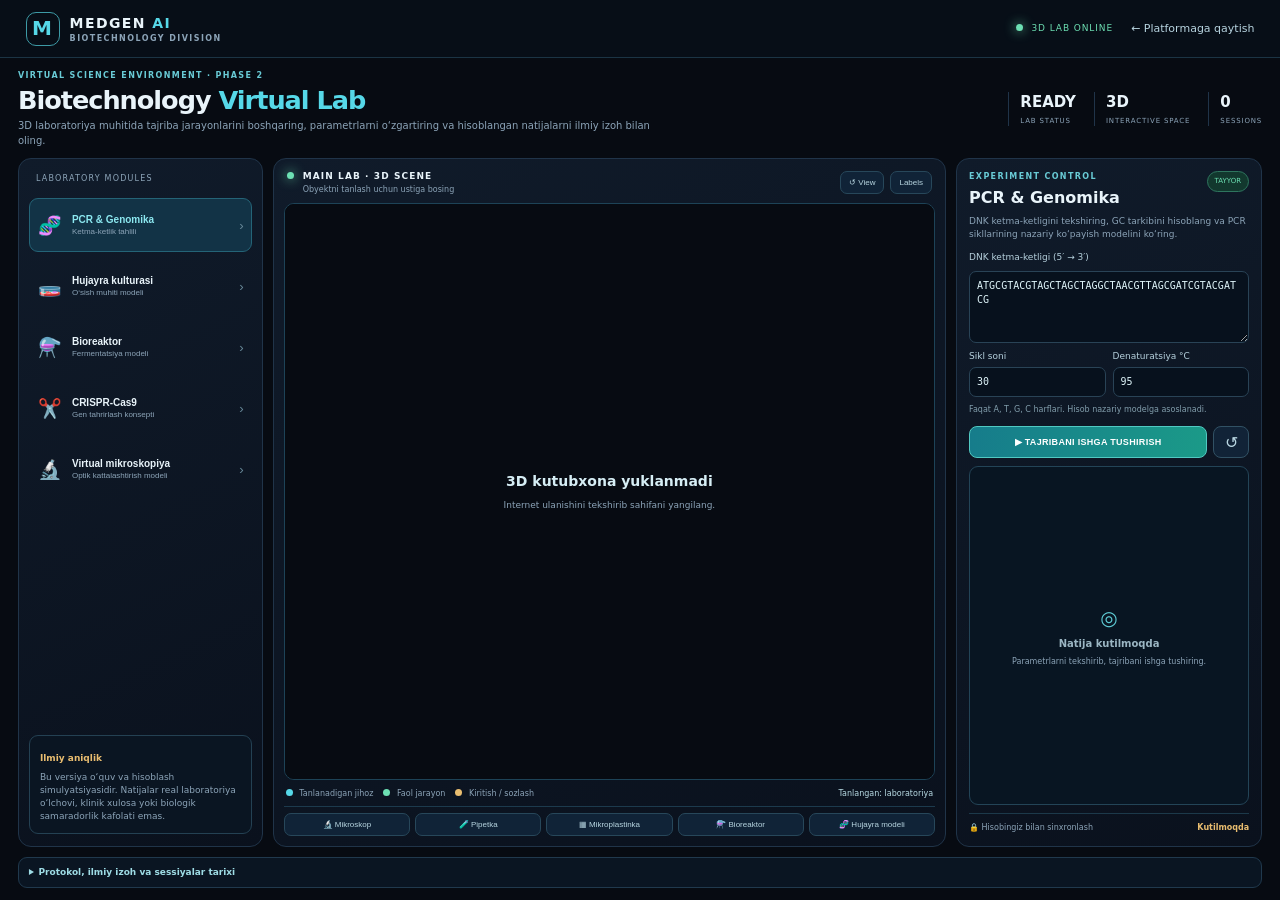
==== biotechnology-lab.html @ 01392a58 "Prepare immersive full-screen biotechnology lab shell" ====
<!doctype html>
<html lang="uz">
<head>
<meta charset="utf-8">
<meta name="viewport" content="width=device-width,initial-scale=1">
<meta name="theme-color" content="#071522">
<title>MedGen AI — Biotechnology 3D Virtual Lab</title>
<link rel="stylesheet" href="/biotechnology-lab.css?v=20261111-04">
<script src="/vendor/three.min.js" defer></script>
<script src="/biotechnology-lab.js?v=20261111-08" defer></script>
</head>
<body class="biotech-lab-viewport">
<header class="topbar">
  <a class="brand" href="/"><span class="brand-mark">M</span><span>MEDGEN <b>AI</b><small>BIOTECHNOLOGY DIVISION</small></span></a>
  <div class="top-actions"><span class="live-dot">3D LAB ONLINE</span><a class="back-link" href="/">← Platformaga qaytish</a></div>
</header>
<main class="lab-shell immersive-shell">
  <section class="hero">
    <div><p class="eyebrow">VIRTUAL SCIENCE ENVIRONMENT · PHASE 2</p><h1>Biotechnology <em>Virtual Lab</em></h1><p class="hero-copy">3D laboratoriya muhitida tajriba jarayonlarini boshqaring, parametrlarni o‘zgartiring va hisoblangan natijalarni ilmiy izoh bilan oling.</p></div>
    <div class="hero-stats"><div><b id="labStatus">READY</b><span>LAB STATUS</span></div><div><b>3D</b><span>INTERACTIVE SPACE</span></div><div><b id="runCount">0</b><span>SESSIONS</span></div></div>
  </section>

  <div class="lab-layout">
    <aside class="left-rail">
      <div class="rail-heading">LABORATORY MODULES</div>
      <button class="module-choice active" data-experiment="pcr"><span>🧬</span><span><b>PCR & Genomika</b><small>Ketma-ketlik tahlili</small></span><i>›</i></button>
      <button class="module-choice" data-experiment="cell"><span>🧫</span><span><b>Hujayra kulturasi</b><small>O‘sish muhiti modeli</small></span><i>›</i></button>
      <button class="module-choice" data-experiment="bioreactor"><span>⚗️</span><span><b>Bioreaktor</b><small>Fermentatsiya modeli</small></span><i>›</i></button>
      <button class="module-choice" data-experiment="crispr"><span>✂️</span><span><b>CRISPR-Cas9</b><small>Gen tahrirlash konsepti</small></span><i>›</i></button>
      <button class="module-choice" data-experiment="microscope"><span>🔬</span><span><b>Virtual mikroskopiya</b><small>Optik kattalashtirish modeli</small></span><i>›</i></button>
      <div class="rail-note"><b>Ilmiy aniqlik</b><p>Bu versiya o‘quv va hisoblash simulyatsiyasidir. Natijalar real laboratoriya o‘lchovi, klinik xulosa yoki biologik samaradorlik kafolati emas.</p></div>
    </aside>

    <section class="center-stage">
      <div class="stage-toolbar"><div><span class="live-dot"></span><b>MAIN LAB · 3D SCENE</b><small id="sceneHint">Obyektni tanlash uchun ustiga bosing</small></div><div class="scene-tools"><button id="resetView" title="Kamerani tiklash">↺ View</button><button id="toggleLabels" title="Yorliqlar">Labels</button></div></div>
      <div id="lab3d" class="lab3d" aria-label="Interaktiv uch o‘lchamli biotexnologiya laboratoriyasi">
        <div id="sceneLoading" class="scene-loading"><span class="loader"></span><b>3D laboratoriya yuklanmoqda…</b><small>Three.js WebGL renderer</small></div>
        <div class="scene-crosshair">MEDGEN / 3D SPACE</div>
        <div class="scene-compass">N</div>
      </div>
      <div class="scene-legend"><span><i class="legend-dot cyan"></i> Tanlanadigan jihoz</span><span><i class="legend-dot green"></i> Faol jarayon</span><span><i class="legend-dot amber"></i> Kiritish / sozlash</span><span id="selectedObject">Tanlangan: laboratoriya</span></div>
      <div class="equipment-strip">
        <button data-focus="microscope">🔬 Mikroskop</button><button data-focus="pipette">🧪 Pipetka</button><button data-focus="plate">▦ Mikroplastinka</button><button data-focus="bioreactor">⚗️ Bioreaktor</button><button data-focus="cell">🧬 Hujayra modeli</button>
      </div>
    </section>

    <aside class="right-panel">
      <div class="panel-head"><div><p class="eyebrow">EXPERIMENT CONTROL</p><h2 id="experimentTitle">PCR & Genomika</h2></div><span class="state-pill" id="experimentState">TAYYOR</span></div>
      <p class="panel-description" id="experimentDescription">DNK ketma-ketligini tekshiring, GC tarkibini hisoblang va PCR sikllarining nazariy ko‘payish modelini ko‘ring.</p>
      <div id="controls" class="controls">
        <label class="field-label" for="sequenceInput">DNK ketma-ketligi (5′ → 3′)</label>
        <textarea id="sequenceInput" rows="4" spellcheck="false">ATGCGTACGTAGCTAGCTAGGCTAACGTTAGCGATCGTACGATCG</textarea>
        <div class="field-row"><label>Sikl soni<input id="pcrCycles" type="number" min="1" max="40" value="30"></label><label>Denaturatsiya °C<input type="number" value="95" disabled></label></div>
        <div class="control-hint">Ketma-ketlik A, T, G, C harflaridan iborat bo‘lishi kerak. Hisob nazariy modelga asoslanadi.</div>
      </div>
      <div class="run-row"><button id="runExperiment" class="run-button">▶ TAJRIBANI ISHGA TUSHIRISH</button><button id="resetExperiment" class="reset-button" title="Parametrlarni tiklash">↺</button></div>
      <div id="resultPanel" class="result-panel"><div class="result-empty"><span>◎</span><b>Natija kutilmoqda</b><small>Parametrlarni tekshirib, tajribani ishga tushiring.</small></div></div>
      <div class="panel-foot"><span>🔒 Hisobingiz bilan sinxronlash</span><b id="syncStatus">Kutilmoqda</b></div>
    </aside>
  </div>

  <details class="protocol-drawer">
    <summary>Protokol, ilmiy izoh va sessiyalar tarixi</summary>
    <div class="protocol-content">
      <article><p class="eyebrow">PROTOCOL</p><h3 id="protocolTitle">PCR ish jarayoni</h3><ol id="protocolSteps"><li>DNK ketma-ketligini tekshirish</li><li>GC tarkibi va uzunligini hisoblash</li><li>Sikl bo‘yicha nazariy amplifikatsiyani baholash</li><li>Natijani ilmiy hisobotga saqlash</li></ol></article>
      <article><p class="eyebrow">AI SCIENTIST NOTE</p><h3>Ilmiy talqin</h3><p id="scientistNote">PCR nazariy nusxa soni real amplifikatsiya samaradorligiga teng emas.</p></article>
      <article><p class="eyebrow">EXPERIMENT HISTORY</p><h3>Oxirgi sessiyalar</h3><div id="historyList" class="history-list"><span>Hali tajriba bajarilmadi.</span></div></article>
    </div>
  </details>
  
</main>
</body>
</html>
---- biotechnology-lab.css ----
:root{color-scheme:dark;--bg:#070b12;--panel:#0c1421;--panel2:#101d2d;--line:#203449;--text:#e9f4fa;--muted:#8ca4b8;--cyan:#56d8e8;--green:#6de0b3;--amber:#e9bd70}
*{box-sizing:border-box}
html,body{width:100%;height:100%;margin:0;overflow:hidden}
body{background:#070b12;color:var(--text);font:14px/1.45 Inter,system-ui,-apple-system,Segoe UI,sans-serif}
.topbar{height:58px;border-bottom:1px solid #1b3444;background:#080e18ed;display:flex;align-items:center;justify-content:space-between;padding:0 clamp(14px,2vw,32px);position:relative;z-index:5}
.brand{display:flex;gap:10px;align-items:center;text-decoration:none;color:var(--text);font-weight:900;letter-spacing:.1em}.brand-mark{width:34px;height:34px;border:1px solid #3d9aa6;border-radius:10px;display:grid;place-items:center;color:var(--cyan);font-size:20px}.brand small{display:block;font-size:8px;color:var(--muted);letter-spacing:.18em}.brand b{color:var(--cyan)}
.top-actions{display:flex;align-items:center;gap:18px}.live-dot{font-size:9px;color:var(--green);letter-spacing:.1em}.live-dot:before{content:"";display:inline-block;width:7px;height:7px;border-radius:50%;background:var(--green);margin-right:8px;box-shadow:0 0 12px #6de0b3}.back-link{color:#b7d3df;text-decoration:none;font-size:11px}
.lab-shell{height:calc(100dvh - 58px);max-width:none;margin:0;padding:12px clamp(10px,1.4vw,22px);display:flex;flex-direction:column;gap:10px;overflow:hidden}
.hero{min-height:72px;display:flex;justify-content:space-between;gap:18px;align-items:center;margin:0;flex:0 0 auto}.hero h1{font-size:clamp(22px,2vw,30px);line-height:1.05;margin:0;letter-spacing:-.04em}.hero h1 em{font-style:normal;color:var(--cyan)}.eyebrow{font-size:8px;letter-spacing:.17em;color:#69cbd6;font-weight:800;margin:0 0 5px}.hero-copy{color:var(--muted);font-size:10px;max-width:640px;margin:6px 0 0}.hero-stats{display:flex;gap:18px;flex-shrink:0}.hero-stats div{display:grid;gap:2px;border-left:1px solid var(--line);padding-left:11px}.hero-stats b{font-size:15px}.hero-stats span{font-size:7px;letter-spacing:.12em;color:var(--muted)}
.lab-layout{display:grid;grid-template-columns:minmax(190px,20fr) minmax(0,55fr) minmax(285px,25fr);gap:10px;align-items:stretch;flex:1 1 auto;min-height:0}
.left-rail,.right-panel,.center-stage{background:linear-gradient(155deg,#101b2a,#0a111d);border:1px solid var(--line);border-radius:13px;min-width:0;min-height:0;overflow:hidden}
.left-rail{padding:12px 10px;display:flex;flex-direction:column;gap:7px}.rail-heading{font-size:8px;letter-spacing:.15em;color:var(--muted);padding:2px 7px 6px}
.module-choice{border:1px solid transparent;background:transparent;color:var(--text);border-radius:9px;padding:9px 7px;display:flex;align-items:center;gap:8px;text-align:left;cursor:pointer;min-height:54px}.module-choice>span:first-child{font-size:19px;width:27px;text-align:center}.module-choice>span:nth-child(2){display:grid;gap:2px;flex:1;min-width:0}.module-choice b{font-size:10px}.module-choice small{font-size:8px;color:var(--muted)}.module-choice i{font-style:normal;color:#678899}.module-choice.active{background:#123346;border-color:#246477}.module-choice.active b{color:#8ce8f0}
.rail-note{margin-top:auto;background:#0a1522;border:1px solid #244153;border-radius:9px;padding:10px}.rail-note b{font-size:9px;color:var(--amber)}.rail-note p{font-size:9px;line-height:1.45;color:var(--muted);margin:4px 0 0}
.center-stage{padding:10px;display:flex;flex-direction:column}.stage-toolbar{display:flex;align-items:center;justify-content:space-between;padding:1px 3px 8px;flex:0 0 auto}.stage-toolbar>div:first-child{display:grid;grid-template-columns:9px auto;align-items:center;column-gap:7px}.stage-toolbar b{font-size:9px;letter-spacing:.12em}.stage-toolbar small{grid-column:2;color:var(--muted);font-size:8px}.scene-tools{display:flex;gap:6px}.scene-tools button,.equipment-strip button{border:1px solid #27475a;background:#102337;color:#b8d6e1;border-radius:7px;padding:6px 8px;font-size:8px;cursor:pointer}
.lab3d{flex:1 1 auto;min-height:180px;position:relative;overflow:hidden;border:1px solid #1d4357;border-radius:10px;background:#070b12;touch-action:none}.lab3d canvas{display:block;width:100%;height:100%;outline:none}.scene-loading{position:absolute;inset:0;display:flex;flex-direction:column;align-items:center;justify-content:center;gap:8px;background:#070b12;z-index:2;color:#d6eef5}.scene-loading small{color:var(--muted);font-size:9px}.loader{width:26px;height:26px;border:2px solid #23495b;border-top-color:var(--cyan);border-radius:50%;animation:spin .8s linear infinite}@keyframes spin{to{transform:rotate(360deg)}}
.scene-crosshair{position:absolute;left:12px;top:10px;color:#73a7b7;font-size:7px;letter-spacing:.16em;pointer-events:none}.scene-compass{position:absolute;right:12px;top:10px;border:1px solid #416173;border-radius:50%;width:23px;height:23px;display:grid;place-items:center;color:#9acbd5;font-size:8px;pointer-events:none}
.scene-legend{display:flex;align-items:center;gap:10px;flex-wrap:wrap;padding:8px 2px 6px;color:var(--muted);font-size:8px;flex:0 0 auto}.scene-legend>span:last-child{margin-left:auto;color:#b9dce5}.legend-dot{display:inline-block;width:7px;height:7px;border-radius:50%;margin-right:4px}.cyan{background:var(--cyan)}.green{background:var(--green)}.amber{background:var(--amber)}
.equipment-strip{display:flex;gap:5px;flex-wrap:wrap;padding-top:6px;border-top:1px solid #1c3a4d;flex:0 0 auto}.equipment-strip button{flex:1;min-width:75px}
.right-panel{padding:12px;display:flex;flex-direction:column;overflow:auto;scrollbar-width:thin;scrollbar-color:#29465b transparent}.panel-head{display:flex;justify-content:space-between;align-items:start;gap:7px}.panel-head h2{font-size:16px;margin:0;line-height:1.2}.state-pill{font-size:7px;color:var(--green);border:1px solid #2e755e;background:#12382e;border-radius:20px;padding:4px 7px;white-space:nowrap}.panel-description{font-size:9px;color:var(--muted);margin:8px 0 10px}.controls{display:grid;gap:7px}.field-label,.field-row label{font-size:9px;color:#b7d2de;display:grid;gap:4px}.controls textarea,.controls input,.controls select{width:100%;min-width:0;background:#07111d;border:1px solid #294356;border-radius:7px;color:#dff5fa;padding:7px;font:10px/1.4 ui-monospace,SFMono-Regular,Consolas,monospace;outline:none}.controls textarea{resize:vertical;min-height:60px;max-height:100px}.controls textarea:focus,.controls input:focus,.controls select:focus{border-color:var(--cyan)}.field-row{display:grid;grid-template-columns:1fr 1fr;gap:7px}.control-hint{font-size:8px;color:#829eac}.run-row{display:flex;gap:6px;margin:10px 0 8px;flex:0 0 auto}.run-button{flex:1;background:linear-gradient(100deg,#167c8b,#1b9a88);border:1px solid #51c9c2;color:white;border-radius:8px;padding:10px 7px;font-size:9px;font-weight:900;letter-spacing:.035em;cursor:pointer}.run-button:disabled{opacity:.5;cursor:wait}.reset-button{width:36px;border:1px solid #315164;border-radius:8px;background:#112337;color:#b8d6e1;font-size:16px;cursor:pointer}
.result-panel{border:1px solid #234457;background:#081522;border-radius:9px;padding:9px;min-height:118px;flex:1 0 auto}.result-empty{height:100%;min-height:95px;display:flex;flex-direction:column;align-items:center;justify-content:center;text-align:center;gap:4px;color:#9bb6c3}.result-empty span{font-size:20px;color:#5ecbd5}.result-empty b{font-size:10px}.result-empty small{font-size:8px;color:var(--muted)}.metric-grid{display:grid;grid-template-columns:1fr 1fr;gap:6px}.metric{background:#102638;border:1px solid #1e4558;border-radius:7px;padding:7px}.metric b{display:block;font-size:14px;color:#9de8e9}.metric span{font-size:7px;color:var(--muted);letter-spacing:.06em}.result-note{font-size:8px;color:#a8c1cb;line-height:1.45;margin:8px 0 0}.result-note strong{color:var(--amber)}.panel-foot{display:flex;justify-content:space-between;gap:8px;color:var(--muted);font-size:8px;padding-top:8px;margin-top:8px;border-top:1px solid #1c394a;flex:0 0 auto}.panel-foot b{color:var(--amber)}.panel-foot b[data-status="success"]{color:var(--green)}.panel-foot b[data-status="warning"]{color:#ffb36b}.panel-foot b[data-status="pending"]{color:var(--cyan)}
.protocol-drawer{flex:0 0 auto;border:1px solid #20394d;background:#0a1522;border-radius:9px;padding:8px 10px;color:var(--muted);font-size:9px}.protocol-drawer summary{cursor:pointer;color:#9edce5;font-weight:700;font-size:9px}.protocol-content{display:grid;grid-template-columns:1fr 1fr 1fr;gap:12px;padding-top:10px}.protocol-content h3{font-size:10px;color:var(--text);margin:0 0 5px}.protocol-content ol{padding-left:16px;margin:4px 0}.protocol-content li,.protocol-content p:not(.eyebrow){font-size:8px;line-height:1.5;color:var(--muted)}.history-list{font-size:8px;display:grid;gap:5px}.history-item{border-bottom:1px solid #1c394a;padding-bottom:4px}.history-item b{display:block;color:#cce5ed;font-size:9px}.history-item small{color:var(--muted)}
@media(max-width:1050px){.lab-layout{grid-template-columns:175px minmax(0,1fr);grid-template-rows:minmax(280px,1fr) auto}.right-panel{grid-column:1/-1;max-height:34dvh}.center-stage{min-height:300px}.lab-shell{overflow:auto}.lab-layout{flex:0 0 auto}.lab3d{height:360px;flex:none}.right-panel{overflow:visible}.protocol-content{grid-template-columns:1fr 1fr}}
@media(max-width:680px){html,body{height:auto;min-height:100%;overflow:auto}.topbar{height:56px}.top-actions{gap:8px}.live-dot{font-size:7px}.back-link{font-size:9px}.lab-shell{height:auto;min-height:calc(100dvh - 56px);padding:10px;overflow:visible}.hero{display:block;min-height:0}.hero-copy{font-size:9px}.hero-stats{margin-top:9px;gap:14px}.lab-layout{display:flex;flex-direction:column;min-height:0}.left-rail{display:grid;grid-template-columns:1fr 1fr;overflow:visible}.rail-heading,.rail-note{grid-column:1/-1}.module-choice{min-height:48px;padding:7px 5px}.center-stage{min-height:390px}.lab3d{height:340px;min-height:300px}.right-panel{max-height:none;overflow:visible}.controls{grid-template-columns:1fr}.field-row{grid-template-columns:1fr 1fr}.protocol-content{grid-template-columns:1fr}.scene-legend{gap:7px}.scene-legend>span:last-child{margin-left:0;width:100%}}
@media(min-width:681px) and (max-height:760px){.hero{min-height:56px}.hero-copy{display:none}.lab-shell{padding-top:8px;padding-bottom:8px;gap:7px}.lab3d{min-height:140px}.left-rail{padding:8px}.module-choice{min-height:44px;padding:6px}.right-panel{padding:9px}.panel-description{margin:5px 0 7px}.controls{gap:5px}.run-row{margin:7px 0}.result-panel{min-height:95px}.protocol-drawer{padding:6px 8px}}
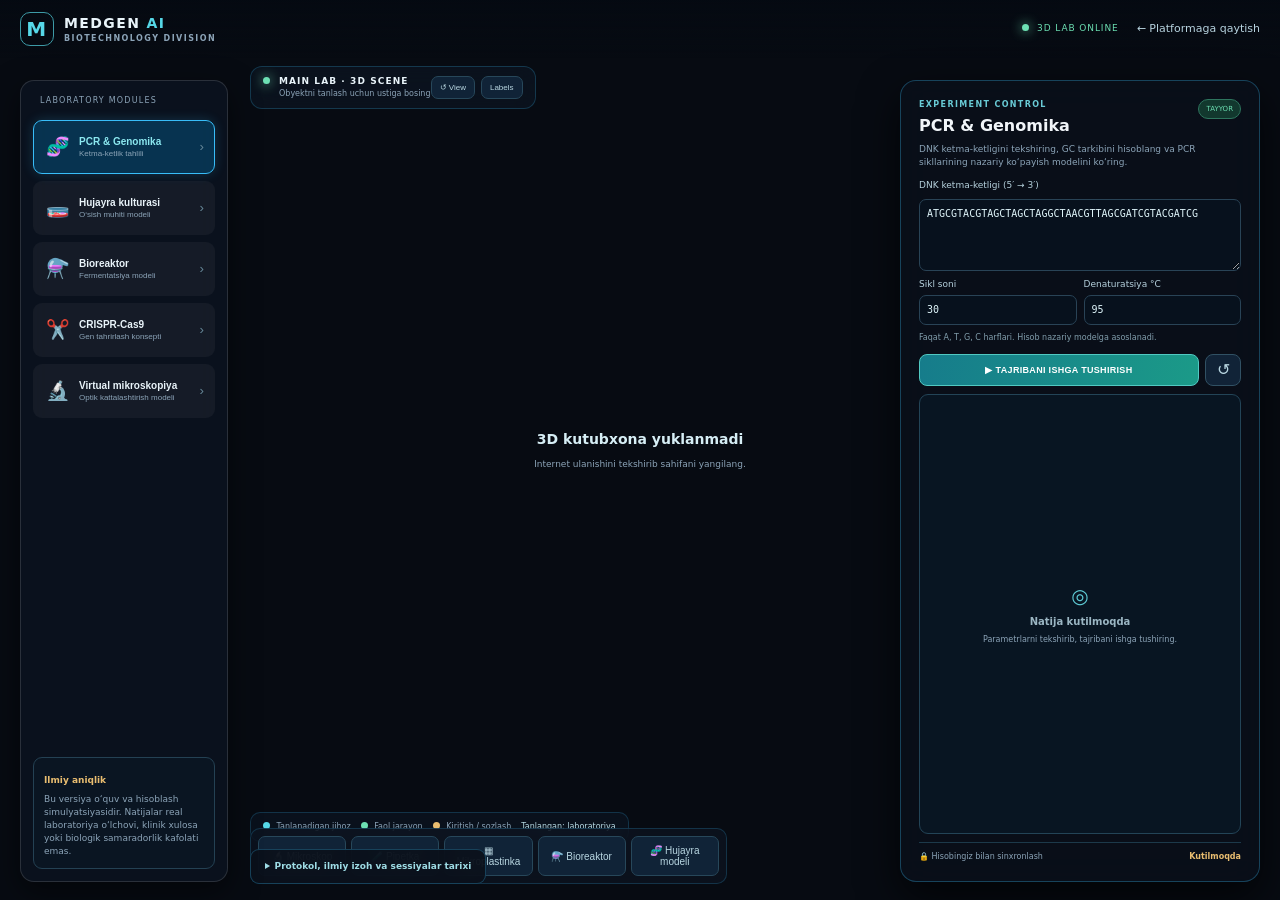
==== commit a9dd81a8: "Bust biotechnology lab script cache for equipment layout fix" ====
--- a/biotechnology-lab.html
+++ b/biotechnology-lab.html
@@ -7,7 +7,7 @@
 <title>MedGen AI — Biotechnology 3D Virtual Lab</title>
 <link rel="stylesheet" href="/biotechnology-lab.css?v=20261111-04">
 <script src="/vendor/three.min.js" defer></script>
-<script src="/biotechnology-lab.js?v=20261111-08" defer></script>
+<script src="/biotechnology-lab.js?v=20261111-09" defer></script>
 </head>
 <body class="biotech-lab-viewport">
 <header class="topbar">
--- a/biotechnology-lab.css
+++ b/biotechnology-lab.css
@@ -23,3 +23,64 @@
 @media(max-width:1050px){.lab-layout{grid-template-columns:175px minmax(0,1fr);grid-template-rows:minmax(280px,1fr) auto}.right-panel{grid-column:1/-1;max-height:34dvh}.center-stage{min-height:300px}.lab-shell{overflow:auto}.lab-layout{flex:0 0 auto}.lab3d{height:360px;flex:none}.right-panel{overflow:visible}.protocol-content{grid-template-columns:1fr 1fr}}
 @media(max-width:680px){html,body{height:auto;min-height:100%;overflow:auto}.topbar{height:56px}.top-actions{gap:8px}.live-dot{font-size:7px}.back-link{font-size:9px}.lab-shell{height:auto;min-height:calc(100dvh - 56px);padding:10px;overflow:visible}.hero{display:block;min-height:0}.hero-copy{font-size:9px}.hero-stats{margin-top:9px;gap:14px}.lab-layout{display:flex;flex-direction:column;min-height:0}.left-rail{display:grid;grid-template-columns:1fr 1fr;overflow:visible}.rail-heading,.rail-note{grid-column:1/-1}.module-choice{min-height:48px;padding:7px 5px}.center-stage{min-height:390px}.lab3d{height:340px;min-height:300px}.right-panel{max-height:none;overflow:visible}.controls{grid-template-columns:1fr}.field-row{grid-template-columns:1fr 1fr}.protocol-content{grid-template-columns:1fr}.scene-legend{gap:7px}.scene-legend>span:last-child{margin-left:0;width:100%}}
 @media(min-width:681px) and (max-height:760px){.hero{min-height:56px}.hero-copy{display:none}.lab-shell{padding-top:8px;padding-bottom:8px;gap:7px}.lab3d{min-height:140px}.left-rail{padding:8px}.module-choice{min-height:44px;padding:6px}.right-panel{padding:9px}.panel-description{margin:5px 0 7px}.controls{gap:5px}.run-row{margin:7px 0}.result-panel{min-height:95px}.protocol-drawer{padding:6px 8px}}
+
+
+/* IMMERSIVE FULLSCREEN LAB — floating HUD architecture */
+html,body.biotech-lab-viewport{width:100%;height:100%;min-height:100%;margin:0;overflow:hidden;background:#070b12}
+body.biotech-lab-viewport{position:relative}
+body.biotech-lab-viewport .topbar{position:absolute;top:0;left:0;right:0;height:58px;z-index:30;padding:0 20px;background:linear-gradient(180deg,rgba(5,10,18,.88),rgba(5,10,18,.22));border:0;pointer-events:none}
+body.biotech-lab-viewport .topbar>*{pointer-events:auto}
+body.biotech-lab-viewport .lab-shell.immersive-shell{position:fixed;inset:0;width:100vw;height:100vh;height:100dvh;max-width:none;margin:0;padding:0;overflow:hidden;display:block}
+body.biotech-lab-viewport .hero{display:none!important}
+body.biotech-lab-viewport .lab-layout{position:absolute;inset:0;display:block;min-height:0;width:100%;height:100%;margin:0;padding:0}
+body.biotech-lab-viewport .center-stage{position:absolute;inset:0;display:block;min-width:0;min-height:0;padding:0;border:0;border-radius:0;background:transparent;overflow:hidden}
+body.biotech-lab-viewport .lab3d{position:absolute;inset:0;width:100%;height:100%;min-height:0;border:0;border-radius:0;overflow:hidden;background:#070b12}
+body.biotech-lab-viewport .lab3d canvas,#lab-3d-canvas,.lab-canvas-fullscreen{position:absolute;inset:0;display:block;width:100%!important;height:100%!important;z-index:1;outline:none}
+body.biotech-lab-viewport .scene-loading{z-index:3}
+body.biotech-lab-viewport .stage-toolbar{position:absolute;top:66px;left:250px;z-index:12;padding:8px 12px;border:1px solid rgba(56,189,248,.22);border-radius:12px;background:rgba(13,21,34,.72);backdrop-filter:blur(12px);pointer-events:none}
+body.biotech-lab-viewport .stage-toolbar .scene-tools{pointer-events:auto}
+body.biotech-lab-viewport .left-rail{position:absolute;top:80px;left:20px;bottom:18px;width:208px;max-height:calc(100dvh - 98px);z-index:15;overflow:auto;padding:12px;background:rgba(13,21,34,.76);backdrop-filter:blur(14px);border:1px solid rgba(255,255,255,.13);border-radius:14px;box-shadow:0 10px 30px rgba(0,0,0,.5)}
+body.biotech-lab-viewport .module-choice{background:rgba(255,255,255,.045);border:1px solid transparent;padding:9px 10px}
+body.biotech-lab-viewport .module-choice:hover,body.biotech-lab-viewport .module-choice.active{background:rgba(2,132,199,.3);border-color:#38bdf8;color:#fff;box-shadow:0 0 12px rgba(56,189,248,.2)}
+body.biotech-lab-viewport .right-panel{position:absolute;top:80px;right:20px;bottom:18px;width:min(360px,calc(100vw - 40px));max-height:calc(100dvh - 98px);z-index:15;overflow:auto;padding:18px;background:rgba(10,16,26,.86);backdrop-filter:blur(16px);border:1px solid rgba(56,189,248,.3);border-radius:16px;box-shadow:0 16px 40px rgba(0,0,0,.7);color:#f1f5f9}
+body.biotech-lab-viewport .scene-legend{position:absolute;left:250px;bottom:58px;z-index:11;max-width:calc(100vw - 660px);padding:8px 12px;border:1px solid rgba(56,189,248,.2);border-radius:10px;background:rgba(13,21,34,.68);backdrop-filter:blur(10px);pointer-events:none}
+body.biotech-lab-viewport .equipment-strip{position:absolute;left:250px;bottom:16px;z-index:12;max-width:calc(100vw - 660px);padding:7px;border:1px solid rgba(56,189,248,.2);border-radius:10px;background:rgba(13,21,34,.7);backdrop-filter:blur(10px)}
+body.biotech-lab-viewport .equipment-strip button{font-size:10px;padding:8px 10px}
+body.biotech-lab-viewport .protocol-drawer{position:absolute;left:250px;bottom:16px;z-index:14;width:min(520px,calc(100vw - 680px));max-height:42vh;overflow:auto;background:rgba(10,16,26,.9);backdrop-filter:blur(14px);border-color:rgba(56,189,248,.28)}
+body.biotech-lab-viewport .protocol-drawer:not([open]){width:auto;max-height:none}
+body.biotech-lab-viewport .protocol-drawer summary{padding:2px 4px}
+@media(max-width:900px){
+ body.biotech-lab-viewport .left-rail{top:72px;left:12px;bottom:auto;width:190px;max-height:calc(100dvh - 90px)}
+ body.biotech-lab-viewport .right-panel{top:72px;right:12px;bottom:12px;width:min(330px,calc(100vw - 230px));max-height:calc(100dvh - 84px);padding:13px}
+ body.biotech-lab-viewport .stage-toolbar{top:12px;left:215px}
+ body.biotech-lab-viewport .scene-legend{left:215px;bottom:58px;max-width:calc(100vw - 580px)}
+ body.biotech-lab-viewport .equipment-strip{left:215px;bottom:12px;max-width:calc(100vw - 580px)}
+ body.biotech-lab-viewport .protocol-drawer{left:215px;width:calc(100vw - 580px)}
+}
+@media(max-width:620px){
+ body.biotech-lab-viewport .topbar{height:52px;padding:0 10px}
+ body.biotech-lab-viewport .brand{font-size:11px}
+ body.biotech-lab-viewport .top-actions{gap:8px}
+ body.biotech-lab-viewport .top-actions .live-dot{display:none}
+ body.biotech-lab-viewport .left-rail{top:62px;left:8px;bottom:auto;width:auto;max-width:calc(100vw - 16px);max-height:none;display:flex;flex-direction:row;gap:5px;padding:6px;overflow-x:auto;overflow-y:hidden}
+ body.biotech-lab-viewport .rail-heading,body.biotech-lab-viewport .rail-note{display:none}
+ body.biotech-lab-viewport .module-choice{flex:0 0 auto;min-height:38px;padding:6px 9px;gap:5px}
+ body.biotech-lab-viewport .module-choice>span:first-child{font-size:15px;width:auto}
+ body.biotech-lab-viewport .module-choice>span:nth-child(2) small,body.biotech-lab-viewport .module-choice i{display:none}
+ body.biotech-lab-viewport .module-choice b{font-size:9px}
+ body.biotech-lab-viewport .right-panel{top:auto;left:8px;right:8px;bottom:8px;width:auto;max-height:43dvh;padding:11px;border-radius:13px}
+ body.biotech-lab-viewport .panel-description{font-size:8px;margin:5px 0}
+ body.biotech-lab-viewport .controls{gap:5px}
+ body.biotech-lab-viewport .controls textarea{min-height:42px;max-height:58px}
+ body.biotech-lab-viewport .run-row{margin:6px 0}
+ body.biotech-lab-viewport .result-panel{min-height:72px;padding:7px}
+ body.biotech-lab-viewport .result-empty{min-height:55px}
+ body.biotech-lab-viewport .stage-toolbar{top:112px;left:8px;padding:6px 8px}
+ body.biotech-lab-viewport .stage-toolbar small{display:none}
+ body.biotech-lab-viewport .scene-legend{left:8px;bottom:calc(43dvh + 20px);max-width:calc(100vw - 16px);font-size:7px;padding:5px 7px}
+ body.biotech-lab-viewport .scene-legend>span:last-child{display:none}
+ body.biotech-lab-viewport .equipment-strip{display:none}
+ body.biotech-lab-viewport .protocol-drawer{left:auto;right:8px;bottom:calc(43dvh + 20px);width:auto;max-width:calc(100vw - 16px);font-size:8px}
+ body.biotech-lab-viewport .protocol-drawer[open]{left:8px;max-height:38dvh}
+ body.biotech-lab-viewport .protocol-content{grid-template-columns:1fr}
+}
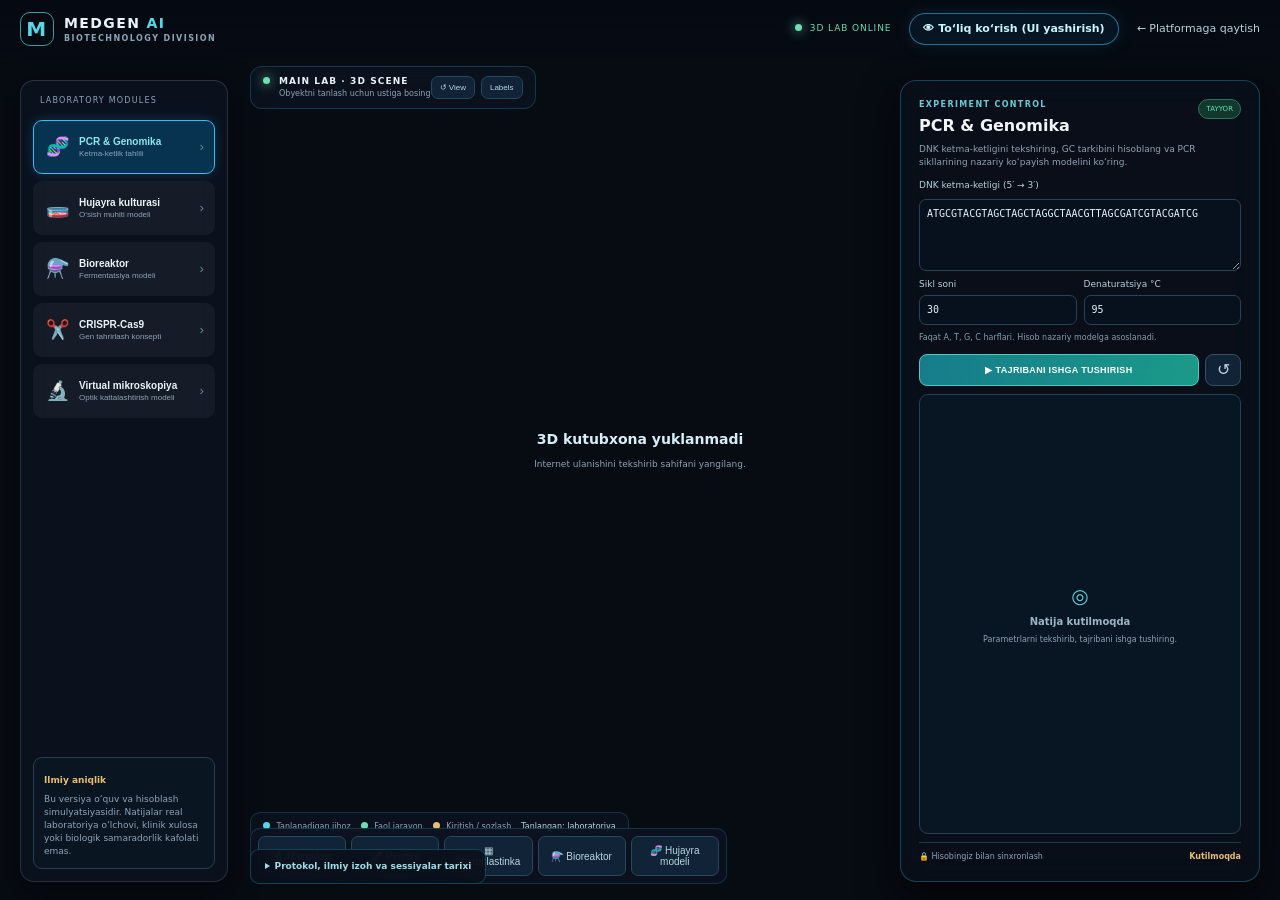
==== commit d86bdeb6: "Add zen mode toggle and refresh lab asset versions" ====
--- a/biotechnology-lab.html
+++ b/biotechnology-lab.html
@@ -5,14 +5,14 @@
 <meta name="viewport" content="width=device-width,initial-scale=1">
 <meta name="theme-color" content="#071522">
 <title>MedGen AI — Biotechnology 3D Virtual Lab</title>
-<link rel="stylesheet" href="/biotechnology-lab.css?v=20261111-04">
+<link rel="stylesheet" href="/biotechnology-lab.css?v=20261111-05">
 <script src="/vendor/three.min.js" defer></script>
-<script src="/biotechnology-lab.js?v=20261111-09" defer></script>
+<script src="/biotechnology-lab.js?v=20261111-10" defer></script>
 </head>
 <body class="biotech-lab-viewport">
 <header class="topbar">
   <a class="brand" href="/"><span class="brand-mark">M</span><span>MEDGEN <b>AI</b><small>BIOTECHNOLOGY DIVISION</small></span></a>
-  <div class="top-actions"><span class="live-dot">3D LAB ONLINE</span><a class="back-link" href="/">← Platformaga qaytish</a></div>
+  <div class="top-actions"><span class="live-dot">3D LAB ONLINE</span><button id="zenMode" class="zen-toggle" type="button" aria-pressed="false">👁 To‘liq ko‘rish (UI yashirish)</button><a class="back-link" href="/">← Platformaga qaytish</a></div>
 </header>
 <main class="lab-shell immersive-shell">
   <section class="hero">
--- a/biotechnology-lab.css
+++ b/biotechnology-lab.css
@@ -84,3 +84,29 @@
  body.biotech-lab-viewport .protocol-drawer[open]{left:8px;max-height:38dvh}
  body.biotech-lab-viewport .protocol-content{grid-template-columns:1fr}
 }
+
+
+/* Zen mode: preserve the immersive renderer and a single exit control. */
+body.biotech-lab-viewport .zen-toggle{border:1px solid rgba(56,189,248,.55);background:rgba(8,25,39,.82);color:#c9f7ff;border-radius:999px;padding:8px 13px;font:600 11px/1.2 system-ui,sans-serif;cursor:pointer;white-space:nowrap;box-shadow:0 0 18px rgba(56,189,248,.12)}
+body.biotech-lab-viewport .zen-toggle:hover{background:rgba(14,55,76,.95)}
+body.biotech-lab-viewport .lab-left-dock,body.biotech-lab-viewport .lab-right-drawer{transition:transform .35s ease,opacity .25s ease}
+body.biotech-lab-viewport.zen-mode .left-rail{transform:translateX(-120%);opacity:0;pointer-events:none}
+body.biotech-lab-viewport.zen-mode .right-panel{transform:translateX(120%);opacity:0;pointer-events:none}
+body.biotech-lab-viewport.zen-mode .stage-toolbar,
+body.biotech-lab-viewport.zen-mode .scene-legend,
+body.biotech-lab-viewport.zen-mode .equipment-strip,
+body.biotech-lab-viewport.zen-mode .protocol-drawer,
+body.biotech-lab-viewport.zen-mode .scene-crosshair,
+body.biotech-lab-viewport.zen-mode .scene-compass{opacity:0;visibility:hidden;pointer-events:none;transition:opacity .2s ease}
+body.biotech-lab-viewport.zen-mode .topbar{background:linear-gradient(180deg,rgba(5,10,18,.55),transparent)}
+body.biotech-lab-viewport.zen-mode .topbar .brand,
+body.biotech-lab-viewport.zen-mode .topbar .live-dot,
+body.biotech-lab-viewport.zen-mode .topbar .back-link{opacity:0;pointer-events:none}
+body.biotech-lab-viewport.zen-mode .topbar{pointer-events:none}
+body.biotech-lab-viewport.zen-mode .topbar .top-actions,
+body.biotech-lab-viewport.zen-mode .topbar .zen-toggle{pointer-events:auto}
+body.biotech-lab-viewport.zen-mode .topbar .zen-toggle{opacity:1;position:fixed;top:12px;right:14px;z-index:100}
+@media(max-width:620px){
+ body.biotech-lab-viewport .zen-toggle{font-size:9px;padding:7px 9px}
+ body.biotech-lab-viewport.zen-mode .topbar .zen-toggle{top:8px;right:8px}
+}
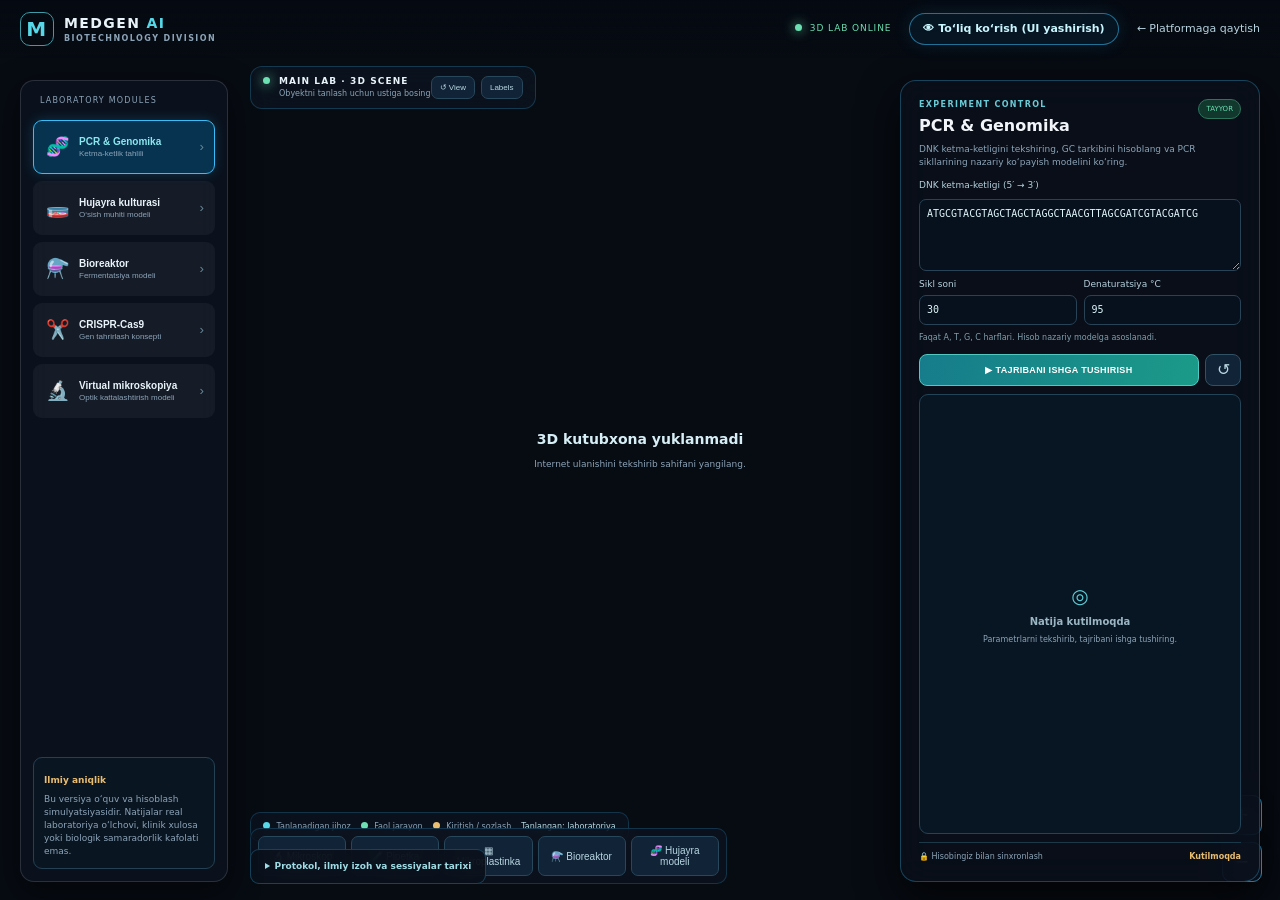
==== commit c1729f2c: "Add accessible 3D lab zoom buttons and cache keys" ====
--- a/biotechnology-lab.html
+++ b/biotechnology-lab.html
@@ -5,9 +5,9 @@
 <meta name="viewport" content="width=device-width,initial-scale=1">
 <meta name="theme-color" content="#071522">
 <title>MedGen AI — Biotechnology 3D Virtual Lab</title>
-<link rel="stylesheet" href="/biotechnology-lab.css?v=20261111-05">
+<link rel="stylesheet" href="/biotechnology-lab.css?v=20261111-07">
 <script src="/vendor/three.min.js" defer></script>
-<script src="/biotechnology-lab.js?v=20261111-10" defer></script>
+<script src="/biotechnology-lab.js?v=20261111-12" defer></script>
 </head>
 <body class="biotech-lab-viewport">
 <header class="topbar">
@@ -37,6 +37,7 @@
         <div id="sceneLoading" class="scene-loading"><span class="loader"></span><b>3D laboratoriya yuklanmoqda…</b><small>Three.js WebGL renderer</small></div>
         <div class="scene-crosshair">MEDGEN / 3D SPACE</div>
         <div class="scene-compass">N</div>
+        <div class="lab-zoom-controls" aria-label="3D masshtab boshqaruvi"><button id="zoomIn" type="button" aria-label="Kattalashtirish" title="Kattalashtirish">+</button><button id="zoomOut" type="button" aria-label="Kichraytirish" title="Kichraytirish">−</button></div>
       </div>
       <div class="scene-legend"><span><i class="legend-dot cyan"></i> Tanlanadigan jihoz</span><span><i class="legend-dot green"></i> Faol jarayon</span><span><i class="legend-dot amber"></i> Kiritish / sozlash</span><span id="selectedObject">Tanlangan: laboratoriya</span></div>
       <div class="equipment-strip">
--- a/biotechnology-lab.css
+++ b/biotechnology-lab.css
@@ -110,3 +110,16 @@
  body.biotech-lab-viewport .zen-toggle{font-size:9px;padding:7px 9px}
  body.biotech-lab-viewport.zen-mode .topbar .zen-toggle{top:8px;right:8px}
 }
+
+
+/* Camera-safe dark contrast and reliable Zen dock transitions. */
+body.biotech-lab-viewport .left-rail,body.biotech-lab-viewport .right-panel{transition:transform .3s ease,opacity .3s ease;will-change:transform,opacity}
+body.biotech-lab-viewport .lab3d{background:#070b12}
+body.biotech-lab-viewport .lab3d canvas{touch-action:none}
+
+
+/* Zoom HUD and multi-touch camera gestures. */
+body.biotech-lab-viewport .lab3d,body.biotech-lab-viewport .lab3d canvas{touch-action:none!important;overscroll-behavior:contain}
+.lab-zoom-controls{position:absolute;right:18px;bottom:18px;z-index:8;display:flex;flex-direction:column;gap:7px}
+.lab-zoom-controls button{width:40px;height:40px;border:1px solid #38bdf8;border-radius:9px;background:rgba(15,23,42,.88);color:#fff;font-size:22px;line-height:1;cursor:pointer;box-shadow:0 4px 16px rgba(0,0,0,.28)}
+.lab-zoom-controls button:active{transform:scale(.94);background:#164e63}
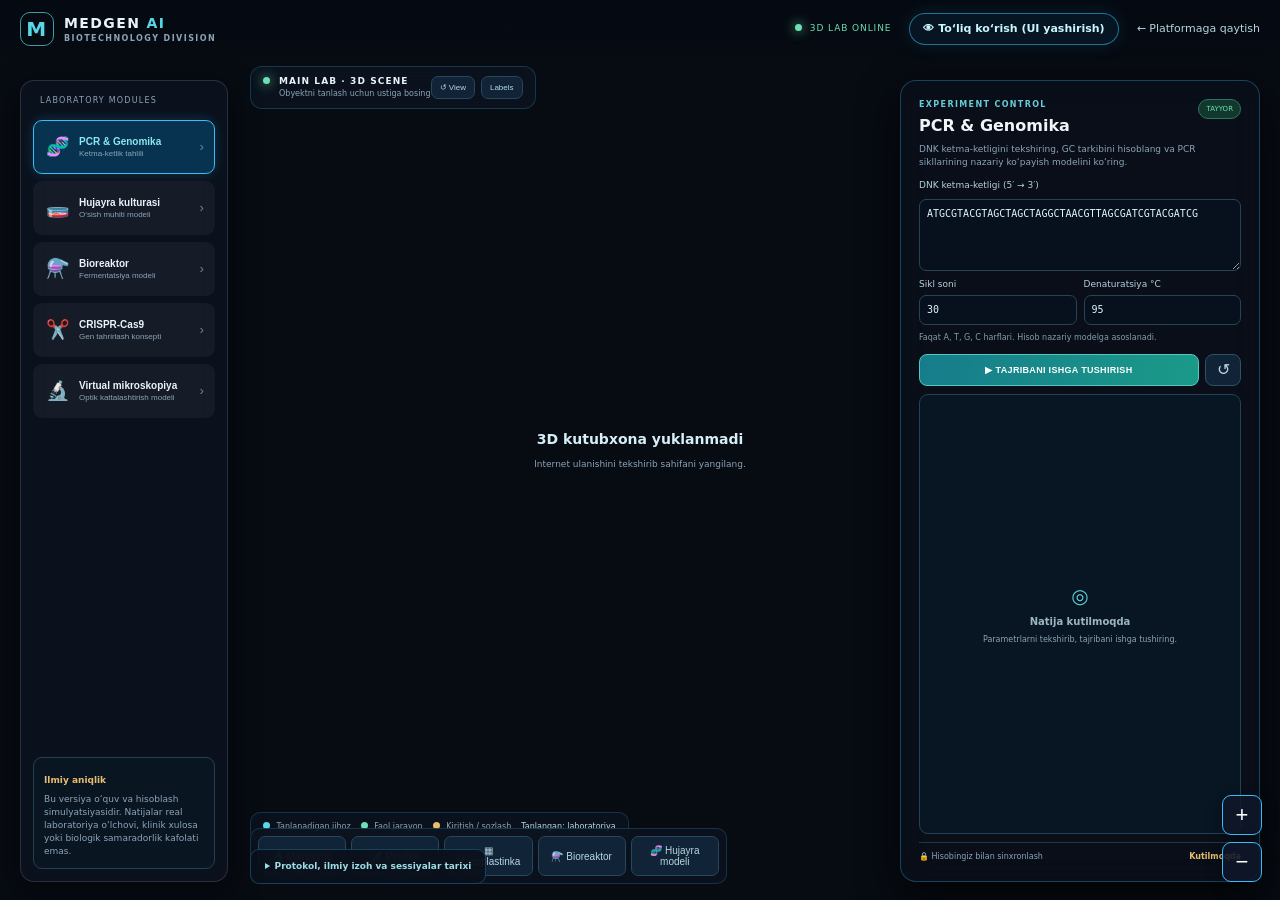
==== commit 1c9b4f6d: "Bump biotechnology lab cache keys for input recovery patch" ====
--- a/biotechnology-lab.html
+++ b/biotechnology-lab.html
@@ -5,9 +5,9 @@
 <meta name="viewport" content="width=device-width,initial-scale=1">
 <meta name="theme-color" content="#071522">
 <title>MedGen AI — Biotechnology 3D Virtual Lab</title>
-<link rel="stylesheet" href="/biotechnology-lab.css?v=20261111-07">
+<link rel="stylesheet" href="/biotechnology-lab.css?v=20261111-08">
 <script src="/vendor/three.min.js" defer></script>
-<script src="/biotechnology-lab.js?v=20261111-12" defer></script>
+<script src="/biotechnology-lab.js?v=20261111-13" defer></script>
 </head>
 <body class="biotech-lab-viewport">
 <header class="topbar">
--- a/biotechnology-lab.css
+++ b/biotechnology-lab.css
@@ -123,3 +123,10 @@
 .lab-zoom-controls{position:absolute;right:18px;bottom:18px;z-index:8;display:flex;flex-direction:column;gap:7px}
 .lab-zoom-controls button{width:40px;height:40px;border:1px solid #38bdf8;border-radius:9px;background:rgba(15,23,42,.88);color:#fff;font-size:22px;line-height:1;cursor:pointer;box-shadow:0 4px 16px rgba(0,0,0,.28)}
 .lab-zoom-controls button:active{transform:scale(.94);background:#164e63}
+
+
+/* Pointer input recovery: keep non-interactive HUD layers from intercepting canvas gestures. */
+body.biotech-lab-viewport .lab3d canvas{z-index:1;pointer-events:auto!important;touch-action:none!important;user-select:none;-webkit-user-select:none}
+body.biotech-lab-viewport .scene-crosshair,body.biotech-lab-viewport .scene-compass,body.biotech-lab-viewport .scene-loading{pointer-events:none}
+body.biotech-lab-viewport .lab-zoom-controls{z-index:20;pointer-events:none}
+body.biotech-lab-viewport .lab-zoom-controls button{pointer-events:auto;touch-action:manipulation}
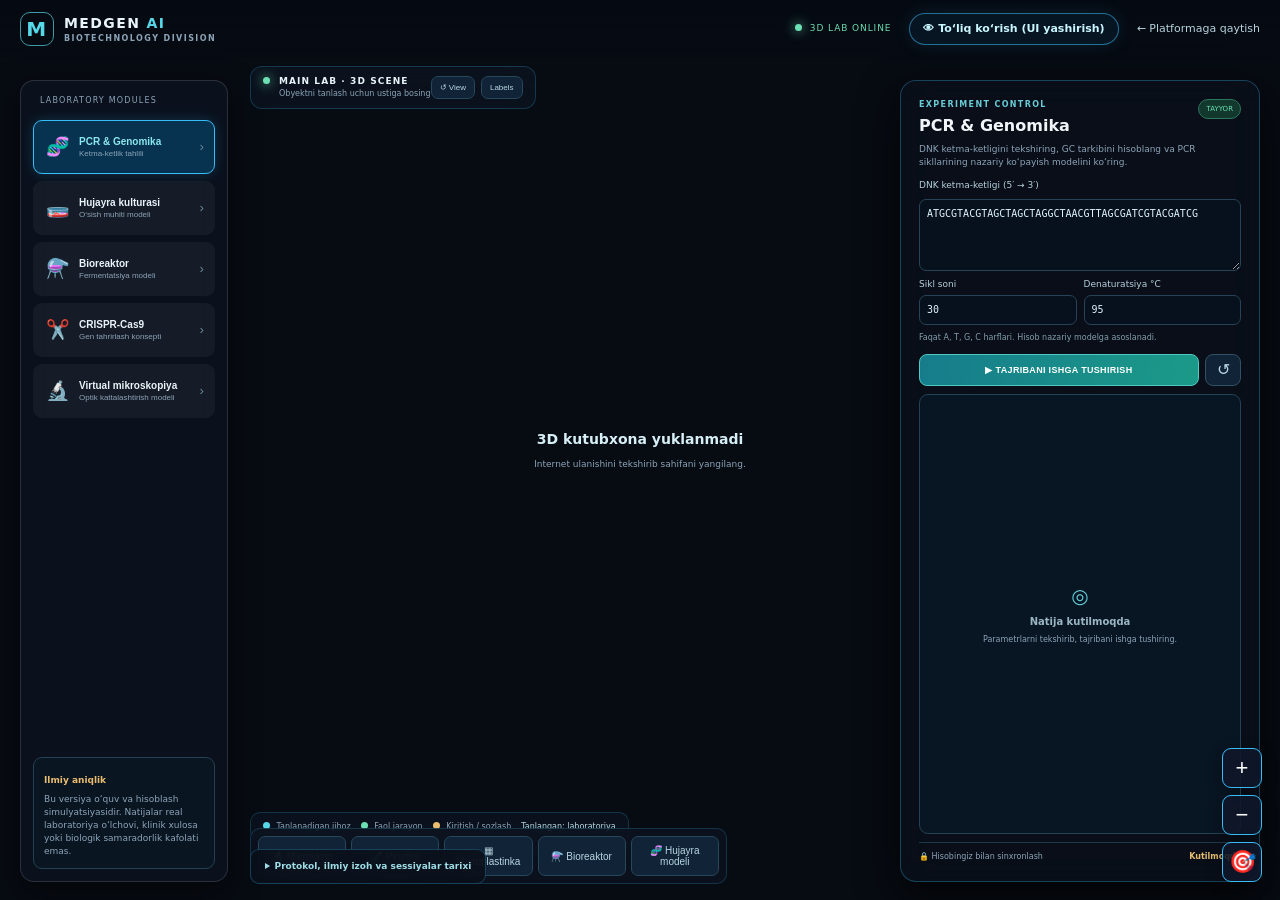
==== commit bfba0c41: "Add one-tap reset camera control to 3D lab" ====
--- a/biotechnology-lab.html
+++ b/biotechnology-lab.html
@@ -7,7 +7,7 @@
 <title>MedGen AI — Biotechnology 3D Virtual Lab</title>
 <link rel="stylesheet" href="/biotechnology-lab.css?v=20261111-08">
 <script src="/vendor/three.min.js" defer></script>
-<script src="/biotechnology-lab.js?v=20261111-13" defer></script>
+<script src="/biotechnology-lab.js?v=20261111-14" defer></script>
 </head>
 <body class="biotech-lab-viewport">
 <header class="topbar">
@@ -37,7 +37,7 @@
         <div id="sceneLoading" class="scene-loading"><span class="loader"></span><b>3D laboratoriya yuklanmoqda…</b><small>Three.js WebGL renderer</small></div>
         <div class="scene-crosshair">MEDGEN / 3D SPACE</div>
         <div class="scene-compass">N</div>
-        <div class="lab-zoom-controls" aria-label="3D masshtab boshqaruvi"><button id="zoomIn" type="button" aria-label="Kattalashtirish" title="Kattalashtirish">+</button><button id="zoomOut" type="button" aria-label="Kichraytirish" title="Kichraytirish">−</button></div>
+        <div class="lab-zoom-controls" aria-label="3D masshtab boshqaruvi"><button id="zoomIn" type="button" aria-label="Kattalashtirish" title="Kattalashtirish">+</button><button id="zoomOut" type="button" aria-label="Kichraytirish" title="Kichraytirish">−</button><button id="resetLabCamera" type="button" aria-label="Kamerani markazga qaytarish" title="Markazga qaytish">🎯</button></div>
       </div>
       <div class="scene-legend"><span><i class="legend-dot cyan"></i> Tanlanadigan jihoz</span><span><i class="legend-dot green"></i> Faol jarayon</span><span><i class="legend-dot amber"></i> Kiritish / sozlash</span><span id="selectedObject">Tanlangan: laboratoriya</span></div>
       <div class="equipment-strip">
